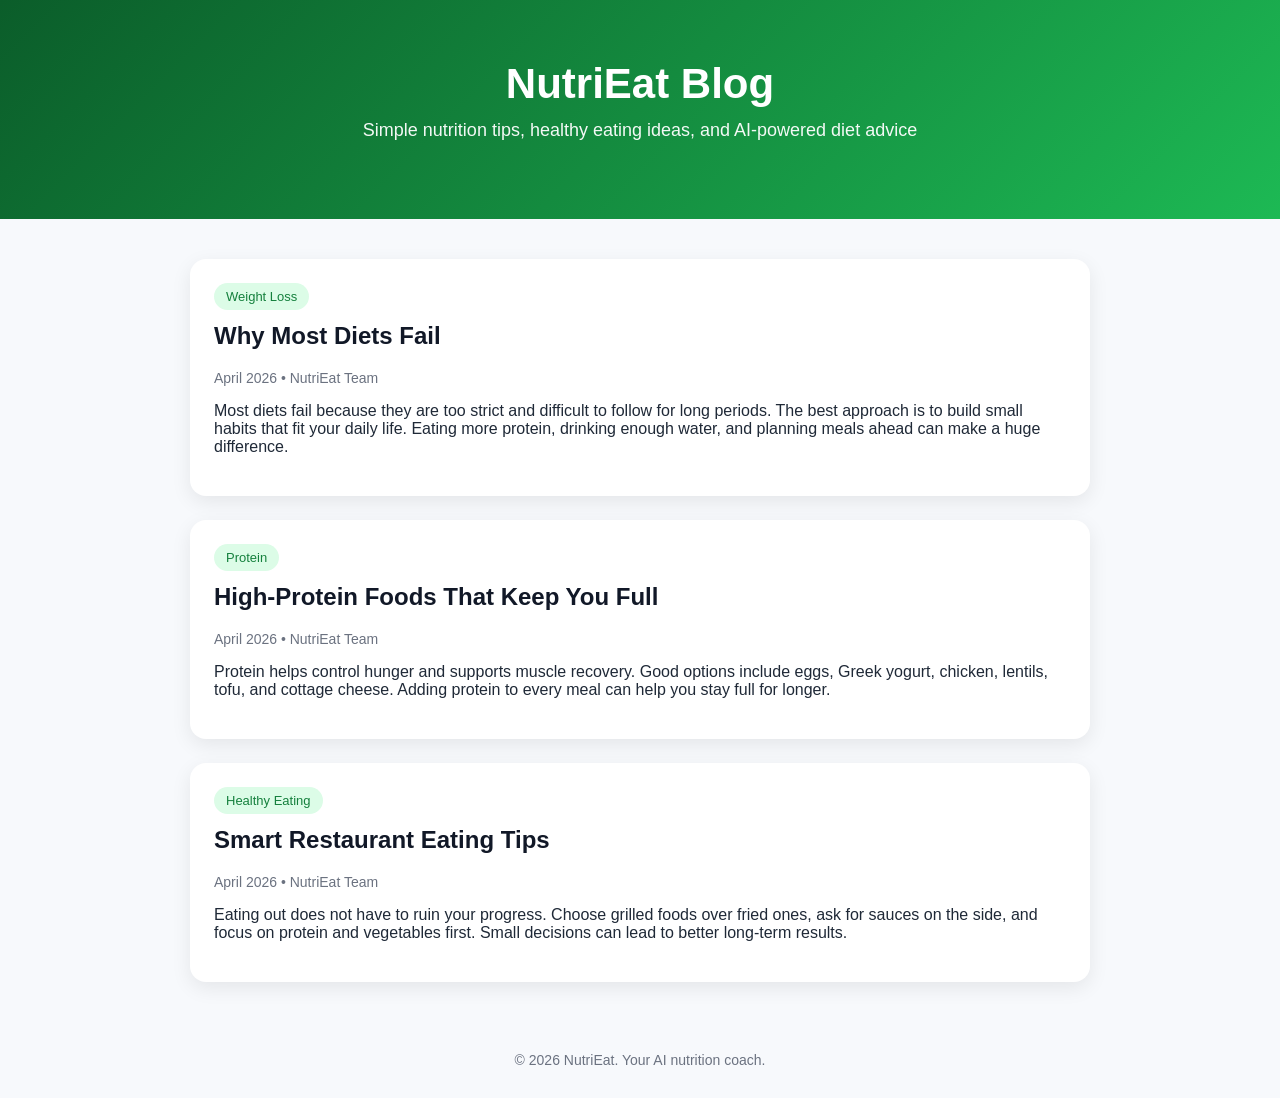
==== index.html @ dd5a4916 "Add files via upload" ====
<!DOCTYPE html>
<html lang="en">
<head>
  <meta charset="UTF-8" />
  <meta name="viewport" content="width=device-width, initial-scale=1.0" />
  <title>NutriEat Blog</title>
  <style>
    body {
      margin: 0;
      font-family: Arial, sans-serif;
      background: #f7f9fc;
      color: #1f2937;
    }

    .hero {
      background: linear-gradient(135deg, #0b5d2a, #1db954);
      color: white;
      text-align: center;
      padding: 60px 20px;
    }

    .hero h1 {
      margin: 0;
      font-size: 42px;
    }

    .hero p {
      margin-top: 12px;
      font-size: 18px;
      opacity: 0.95;
    }

    .container {
      max-width: 900px;
      margin: 40px auto;
      padding: 0 20px;
    }

    .post {
      background: white;
      border-radius: 16px;
      padding: 24px;
      margin-bottom: 24px;
      box-shadow: 0 6px 20px rgba(0,0,0,0.08);
    }

    .post h2 {
      margin-top: 0;
      color: #111827;
    }

    .meta {
      color: #6b7280;
      font-size: 14px;
      margin-bottom: 14px;
    }

    .footer {
      text-align: center;
      padding: 30px 20px;
      color: #6b7280;
      font-size: 14px;
    }

    .tag {
      display: inline-block;
      background: #dcfce7;
      color: #15803d;
      padding: 6px 12px;
      border-radius: 999px;
      font-size: 13px;
      margin-bottom: 12px;
    }
  </style>
</head>
<body>
  <section class="hero">
    <h1>NutriEat Blog</h1>
    <p>Simple nutrition tips, healthy eating ideas, and AI-powered diet advice</p>
  </section>

  <div class="container">
    <div class="post">
      <div class="tag">Weight Loss</div>
      <h2>Why Most Diets Fail</h2>
      <div class="meta">April 2026 • NutriEat Team</div>
      <p>
        Most diets fail because they are too strict and difficult to follow for long periods.
        The best approach is to build small habits that fit your daily life. Eating more protein,
        drinking enough water, and planning meals ahead can make a huge difference.
      </p>
    </div>

    <div class="post">
      <div class="tag">Protein</div>
      <h2>High-Protein Foods That Keep You Full</h2>
      <div class="meta">April 2026 • NutriEat Team</div>
      <p>
        Protein helps control hunger and supports muscle recovery. Good options include eggs,
        Greek yogurt, chicken, lentils, tofu, and cottage cheese. Adding protein to every meal
        can help you stay full for longer.
      </p>
    </div>

    <div class="post">
      <div class="tag">Healthy Eating</div>
      <h2>Smart Restaurant Eating Tips</h2>
      <div class="meta">April 2026 • NutriEat Team</div>
      <p>
        Eating out does not have to ruin your progress. Choose grilled foods over fried ones,
        ask for sauces on the side, and focus on protein and vegetables first. Small decisions
        can lead to better long-term results.
      </p>
    </div>
  </div>

  <div class="footer">
    © 2026 NutriEat. Your AI nutrition coach.
  </div>
</body>
</html>
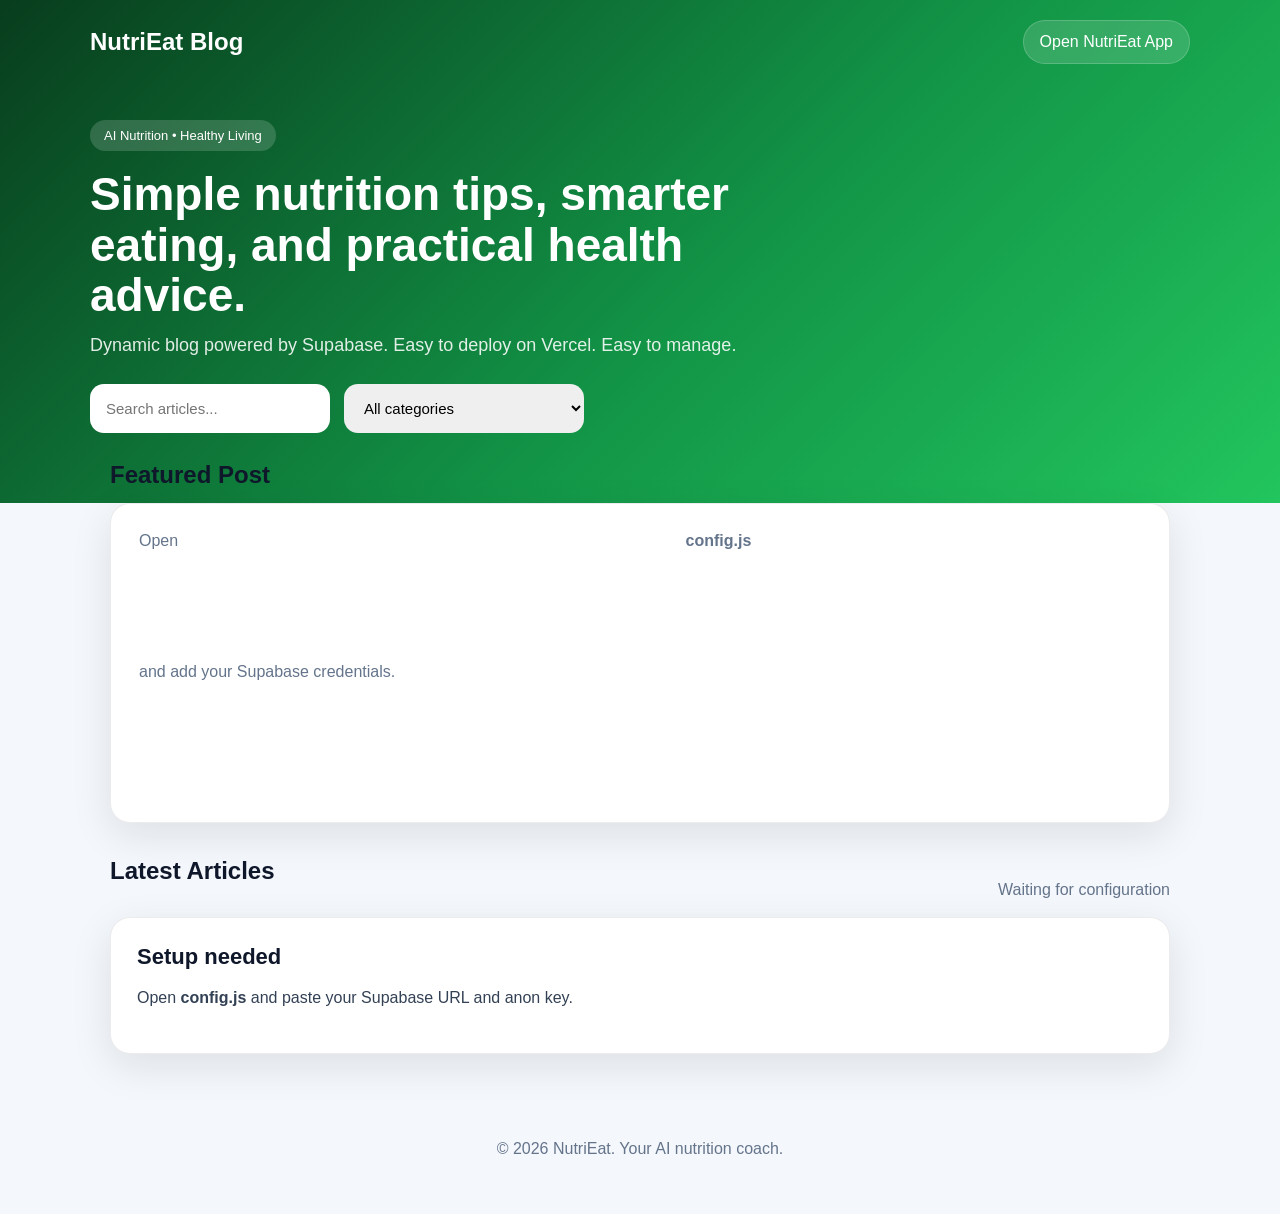
==== commit 58847dc4: "Add files via upload" ====
--- a/index.html
+++ b/index.html
@@ -1,121 +1,54 @@
-<!DOCTYPE html>
-<html lang="en">
-<head>
-  <meta charset="UTF-8" />
-  <meta name="viewport" content="width=device-width, initial-scale=1.0" />
-  <title>NutriEat Blog</title>
-  <style>
-    body {
-      margin: 0;
-      font-family: Arial, sans-serif;
-      background: #f7f9fc;
-      color: #1f2937;
-    }
-
-    .hero {
-      background: linear-gradient(135deg, #0b5d2a, #1db954);
-      color: white;
-      text-align: center;
-      padding: 60px 20px;
-    }
-
-    .hero h1 {
-      margin: 0;
-      font-size: 42px;
-    }
-
-    .hero p {
-      margin-top: 12px;
-      font-size: 18px;
-      opacity: 0.95;
-    }
-
-    .container {
-      max-width: 900px;
-      margin: 40px auto;
-      padding: 0 20px;
-    }
-
-    .post {
-      background: white;
-      border-radius: 16px;
-      padding: 24px;
-      margin-bottom: 24px;
-      box-shadow: 0 6px 20px rgba(0,0,0,0.08);
-    }
-
-    .post h2 {
-      margin-top: 0;
-      color: #111827;
-    }
-
-    .meta {
-      color: #6b7280;
-      font-size: 14px;
-      margin-bottom: 14px;
-    }
-
-    .footer {
-      text-align: center;
-      padding: 30px 20px;
-      color: #6b7280;
-      font-size: 14px;
-    }
-
-    .tag {
-      display: inline-block;
-      background: #dcfce7;
-      color: #15803d;
-      padding: 6px 12px;
-      border-radius: 999px;
-      font-size: 13px;
-      margin-bottom: 12px;
-    }
-  </style>
-</head>
-<body>
-  <section class="hero">
-    <h1>NutriEat Blog</h1>
-    <p>Simple nutrition tips, healthy eating ideas, and AI-powered diet advice</p>
-  </section>
-
-  <div class="container">
-    <div class="post">
-      <div class="tag">Weight Loss</div>
-      <h2>Why Most Diets Fail</h2>
-      <div class="meta">April 2026 • NutriEat Team</div>
-      <p>
-        Most diets fail because they are too strict and difficult to follow for long periods.
-        The best approach is to build small habits that fit your daily life. Eating more protein,
-        drinking enough water, and planning meals ahead can make a huge difference.
-      </p>
-    </div>
-
-    <div class="post">
-      <div class="tag">Protein</div>
-      <h2>High-Protein Foods That Keep You Full</h2>
-      <div class="meta">April 2026 • NutriEat Team</div>
-      <p>
-        Protein helps control hunger and supports muscle recovery. Good options include eggs,
-        Greek yogurt, chicken, lentils, tofu, and cottage cheese. Adding protein to every meal
-        can help you stay full for longer.
-      </p>
-    </div>
-
-    <div class="post">
-      <div class="tag">Healthy Eating</div>
-      <h2>Smart Restaurant Eating Tips</h2>
-      <div class="meta">April 2026 • NutriEat Team</div>
-      <p>
-        Eating out does not have to ruin your progress. Choose grilled foods over fried ones,
-        ask for sauces on the side, and focus on protein and vegetables first. Small decisions
-        can lead to better long-term results.
-      </p>
-    </div>
-  </div>
-
-  <div class="footer">
-    © 2026 NutriEat. Your AI nutrition coach.
-  </div>
-</body>
-</html>+<!DOCTYPE html>
+<html lang="en">
+<head>
+  <meta charset="UTF-8" />
+  <meta name="viewport" content="width=device-width, initial-scale=1.0" />
+  <title>NutriEat Blog</title>
+  <link rel="stylesheet" href="style.css" />
+</head>
+<body>
+  <header class="hero">
+    <nav class="topbar">
+      <div class="brand">NutriEat Blog</div>
+      <a class="app-link" href="https://nutrieat.co.uk" target="_blank" rel="noopener noreferrer">Open NutriEat App</a>
+    </nav>
+    <div class="hero-content">
+      <span class="pill">AI Nutrition • Healthy Living</span>
+      <h1>Simple nutrition tips, smarter eating, and practical health advice.</h1>
+      <p>Dynamic blog powered by Supabase. Easy to deploy on Vercel. Easy to manage.</p>
+      <div class="hero-actions">
+        <input id="searchInput" class="search-input" type="text" placeholder="Search articles..." />
+        <select id="categoryFilter" class="category-filter">
+          <option value="All">All categories</option>
+        </select>
+      </div>
+    </div>
+  </header>
+
+  <main class="container">
+    <section class="featured-wrap">
+      <h2>Featured Post</h2>
+      <div id="featuredPost" class="featured-card loading-card">Loading featured post...</div>
+    </section>
+
+    <section class="section-header">
+      <h2>Latest Articles</h2>
+      <p id="resultCount">Loading posts...</p>
+    </section>
+
+    <section id="postsGrid" class="posts-grid"></section>
+
+    <section id="emptyState" class="empty-state hidden">
+      <h3>No posts found</h3>
+      <p>Try another search or category.</p>
+    </section>
+  </main>
+
+  <footer class="footer">
+    <p>© 2026 NutriEat. Your AI nutrition coach.</p>
+  </footer>
+
+  <script src="config.js"></script>
+  <script src="app.js"></script>
+</body>
+</html>
--- a/style.css
+++ b/style.css
@@ -0,0 +1,59 @@
+* { box-sizing: border-box; }
+:root {
+  --bg: #f4f7fb; --card: #ffffff; --text: #0f172a; --muted: #64748b;
+  --border: rgba(15, 23, 42, 0.08); --shadow: 0 12px 40px rgba(15, 23, 42, 0.10);
+  --radius: 20px;
+}
+body { margin: 0; font-family: Arial, Helvetica, sans-serif; background: var(--bg); color: var(--text); }
+a { text-decoration: none; color: inherit; }
+.hero, .post-topbar { background: linear-gradient(135deg, #083d1d 0%, #129346 55%, #22c55e 100%); color: #fff; }
+.hero { padding: 20px 20px 70px; }
+.topbar, .post-topbar-inner {
+  max-width: 1100px; margin: 0 auto; display: flex; align-items: center; justify-content: space-between; gap: 16px;
+}
+.brand { font-size: 24px; font-weight: 700; }
+.app-link, .back-link {
+  background: rgba(255,255,255,0.14); color: #fff; padding: 12px 16px; border-radius: 999px;
+  border: 1px solid rgba(255,255,255,0.18); transition: transform .2s ease, background .2s ease;
+}
+.app-link:hover, .back-link:hover { transform: translateY(-1px); background: rgba(255,255,255,0.22); }
+.hero-content { max-width: 1100px; margin: 56px auto 0; }
+.pill { display: inline-block; padding: 8px 14px; border-radius: 999px; background: rgba(255,255,255,0.16); font-size: 13px; margin-bottom: 18px; }
+.hero h1 { max-width: 760px; font-size: 46px; line-height: 1.1; margin: 0 0 14px; }
+.hero p { max-width: 700px; margin: 0; color: rgba(255,255,255,0.88); font-size: 18px; }
+.hero-actions { display: flex; gap: 14px; flex-wrap: wrap; margin-top: 28px; }
+.search-input, .category-filter { border: 0; outline: 0; padding: 15px 16px; border-radius: 14px; min-width: 240px; font-size: 15px; }
+.container { max-width: 1100px; margin: -42px auto 0; padding: 0 20px 40px; }
+.featured-wrap h2, .section-header h2 { margin: 0 0 14px; }
+.featured-card, .post-card, .article-card { background: var(--card); border-radius: var(--radius); box-shadow: var(--shadow); border: 1px solid var(--border); }
+.featured-card { overflow: hidden; display: grid; grid-template-columns: 1.2fr 1fr; min-height: 320px; }
+.featured-image, .post-image, .article-image { width: 100%; height: 100%; object-fit: cover; display: block; background: #dfe8f1; }
+.featured-content, .post-content { padding: 26px; }
+.category-tag { display: inline-block; padding: 6px 10px; font-size: 12px; border-radius: 999px; background: #dcfce7; color: #15803d; margin-bottom: 14px; }
+.featured-content h3, .post-content h3 { margin: 0 0 10px; font-size: 30px; line-height: 1.15; }
+.post-content h3 { font-size: 22px; }
+.meta { color: var(--muted); font-size: 14px; margin-bottom: 14px; }
+.excerpt { color: #334155; line-height: 1.6; }
+.read-more { display: inline-block; margin-top: 14px; font-weight: 700; color: #0f766e; }
+.section-header { display: flex; justify-content: space-between; align-items: end; gap: 12px; margin-top: 34px; margin-bottom: 18px; }
+.section-header p { color: var(--muted); margin: 0; }
+.posts-grid { display: grid; gap: 22px; grid-template-columns: repeat(auto-fit, minmax(280px, 1fr)); }
+.post-card { overflow: hidden; transition: transform .2s ease, box-shadow .2s ease; }
+.post-card:hover { transform: translateY(-4px); box-shadow: 0 18px 42px rgba(15, 23, 42, 0.15); }
+.post-image-wrap { height: 200px; }
+.loading-card { padding: 28px; color: var(--muted); }
+.hidden { display: none; }
+.empty-state { text-align: center; padding: 60px 20px; color: var(--muted); }
+.footer { text-align: center; color: var(--muted); padding: 30px 20px 40px; }
+.post-topbar { padding: 18px 0; }
+.article-page { margin-top: 28px; }
+.article-card { padding: 0 0 28px; overflow: hidden; }
+.article-inner { padding: 28px; }
+.article-title { margin: 0 0 10px; font-size: 40px; line-height: 1.1; }
+.article-body { color: #334155; line-height: 1.8; font-size: 17px; white-space: pre-wrap; }
+@media (max-width: 820px) {
+  .hero h1 { font-size: 34px; }
+  .featured-card { grid-template-columns: 1fr; }
+  .container { margin-top: -24px; }
+  .topbar, .post-topbar-inner { flex-direction: column; align-items: flex-start; }
+}
